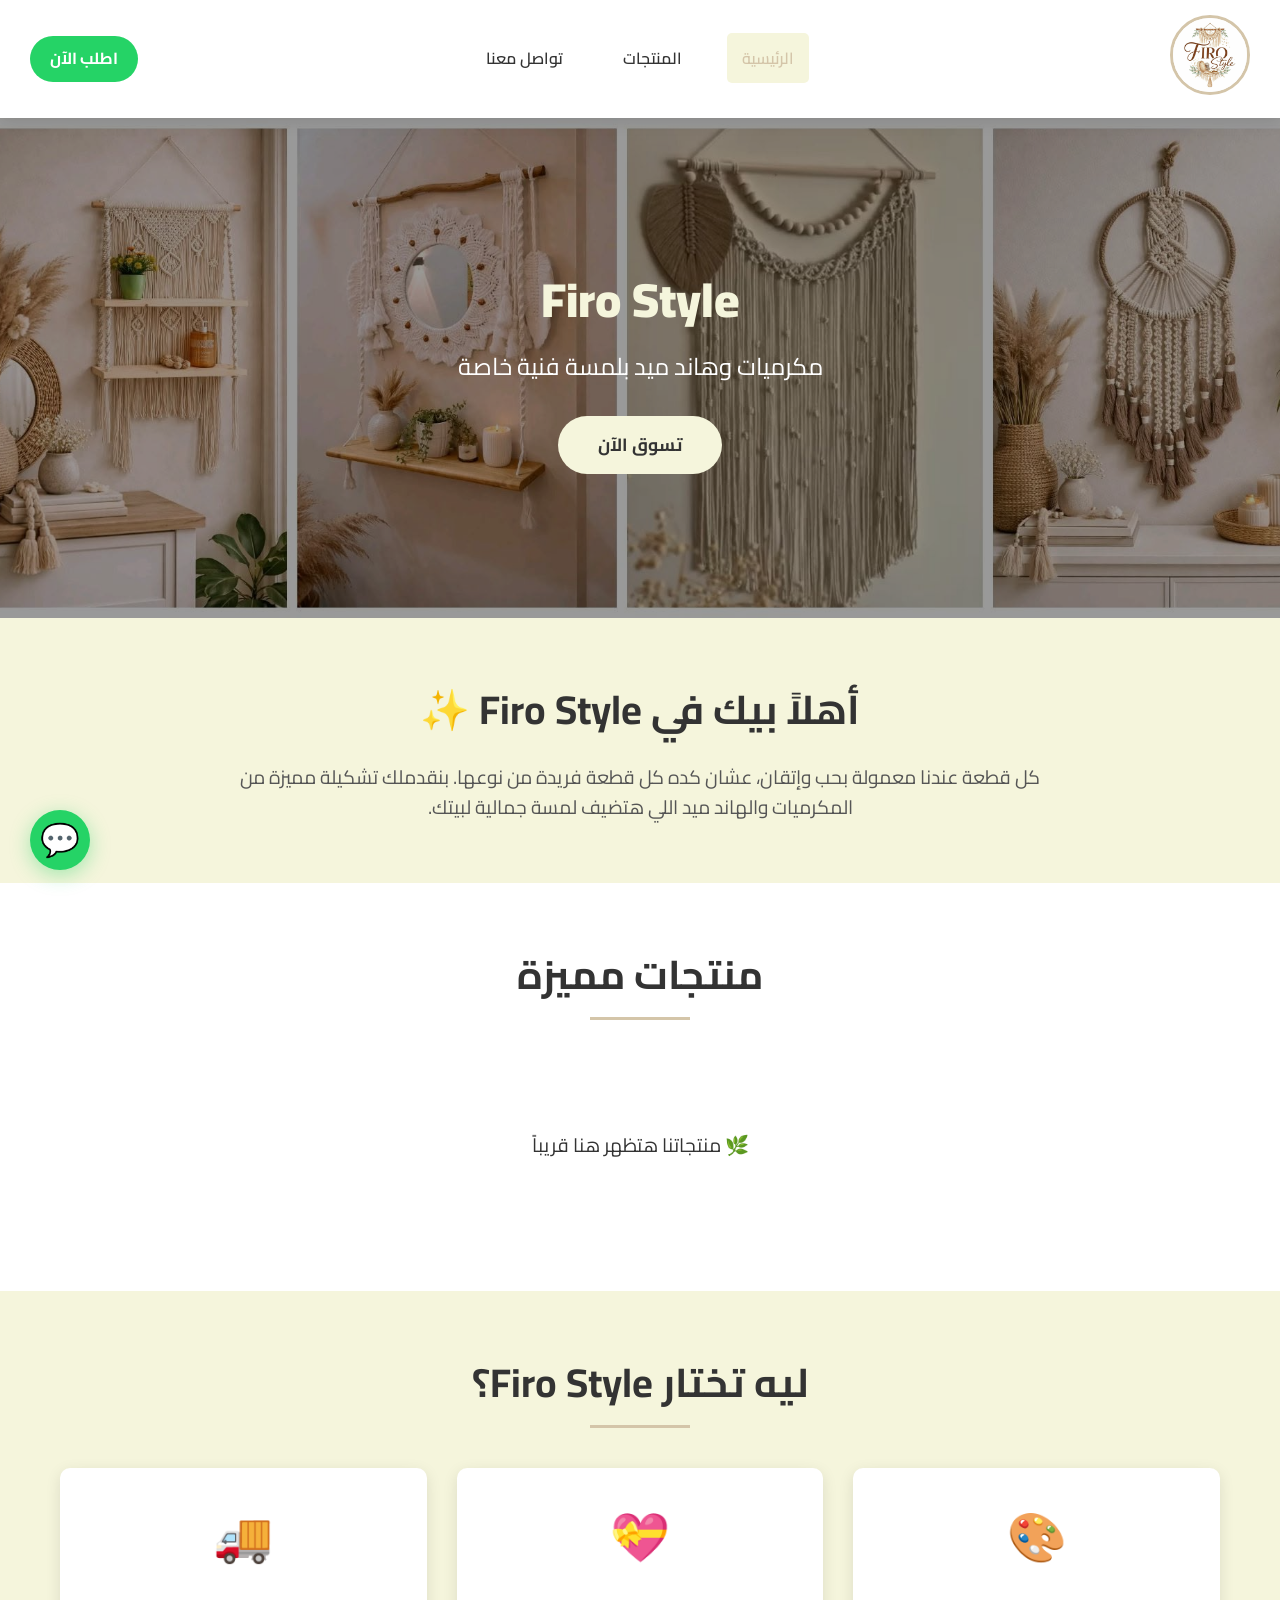
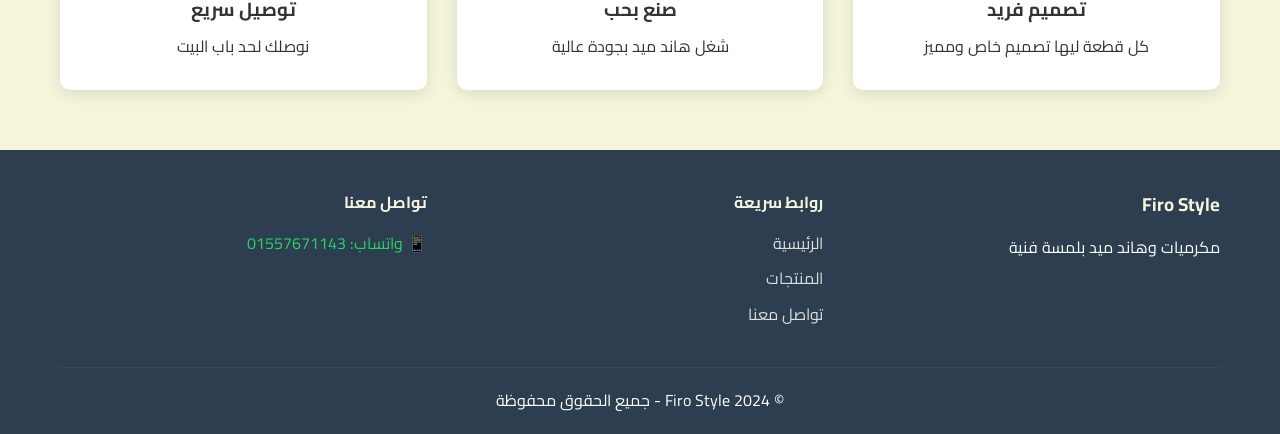
==== index.html @ 08b99145 "Add files via upload" ====
<!DOCTYPE html>
<html lang="ar" dir="rtl">
<head>
    <meta charset="UTF-8">
    <meta name="viewport" content="width=device-width, initial-scale=1.0">
    <title>Firo Style | فيرو ستايل - مكرميات وهاند ميد</title>
    
    <!-- ربط ملفات CSS -->
    <link rel="stylesheet" href="css/style.css">
    <link rel="stylesheet" href="css/responsive.css">
    
    <!-- خط عربي جميل -->
    <link href="https://fonts.googleapis.com/css2?family=Cairo:wght@400;600;700;900&display=swap" rel="stylesheet">
</head>
<body>
    
    <!-- ========== الهيدر ========== -->
    <header class="header">
        <nav class="navbar">
            <!-- اللوجو شمال -->
            <div class="logo-container">
                <img src="images/logo/logo.jpg" alt="Firo Style Logo" class="logo">
            </div>
            
            <!-- روابط القائمة -->
            <ul class="nav-menu">
                <li><a href="index.html" class="active">الرئيسية</a></li>
                <li><a href="products.html">المنتجات</a></li>
                <li><a href="contact.html">تواصل معنا</a></li>
            </ul>
            
            <!-- زر الواتساب -->
            <a href="https://wa.me/201557671143" class="whatsapp-header" target="_blank">
                <span>اطلب الآن</span>
            </a>
        </nav>
    </header>
    
    <!-- ========== البانر الرئيسي ========== -->
    <section class="hero-section">
        <img src="images/banners/banner.jpg" alt="Firo Style Banner" class="hero-banner">
        <div class="hero-overlay">
            <h1>Firo Style</h1>
            <p>مكرميات وهاند ميد بلمسة فنية خاصة</p>
            <a href="products.html" class="btn-primary">تسوق الآن</a>
        </div>
    </section>
    
    <!-- ========== قسم الترحيب ========== -->
    <section class="welcome-section">
        <div class="container">
            <h2>أهلاً بيك في Firo Style ✨</h2>
            <p>
                كل قطعة عندنا معمولة بحب وإتقان، عشان كده كل قطعة فريدة من نوعها.
                بنقدملك تشكيلة مميزة من المكرميات والهاند ميد اللي هتضيف لمسة جمالية لبيتك.
            </p>
        </div>
    </section>
    
    <!-- ========== قسم المنتجات المميزة ========== -->
    <section class="featured-products">
        <div class="container">
            <h2 class="section-title">منتجات مميزة</h2>
            <div class="products-grid" id="featuredProducts">
                <!-- المنتجات هتظهر هنا تلقائياً -->
            </div>
        </div>
    </section>
    
    <!-- ========== قسم لماذا نحن ========== -->
    <section class="why-us">
        <div class="container">
            <h2 class="section-title">ليه تختار Firo Style؟</h2>
            <div class="features-grid">
                <div class="feature-card">
                    <span class="feature-icon">🎨</span>
                    <h3>تصميم فريد</h3>
                    <p>كل قطعة ليها تصميم خاص ومميز</p>
                </div>
                <div class="feature-card">
                    <span class="feature-icon">💝</span>
                    <h3>صنع بحب</h3>
                    <p>شغل هاند ميد بجودة عالية</p>
                </div>
                <div class="feature-card">
                    <span class="feature-icon">🚚</span>
                    <h3>توصيل سريع</h3>
                    <p>نوصلك لحد باب البيت</p>
                </div>
            </div>
        </div>
    </section>
    
    <!-- ========== الفوتر ========== -->
    <footer class="footer">
        <div class="container">
            <div class="footer-content">
                <div class="footer-info">
                    <h3>Firo Style</h3>
                    <p>مكرميات وهاند ميد بلمسة فنية</p>
                </div>
                <div class="footer-links">
                    <h4>روابط سريعة</h4>
                    <ul>
                        <li><a href="index.html">الرئيسية</a></li>
                        <li><a href="products.html">المنتجات</a></li>
                        <li><a href="contact.html">تواصل معنا</a></li>
                    </ul>
                </div>
                <div class="footer-contact">
                    <h4>تواصل معنا</h4>
                    <a href="https://wa.me/201557671143" class="whatsapp-link" target="_blank">
                        <span>📱 واتساب: 01557671143</span>
                    </a>
                </div>
            </div>
            <div class="footer-bottom">
                <p>© 2024 Firo Style - جميع الحقوق محفوظة</p>
            </div>
        </div>
    </footer>
    
    <!-- زر واتساب عائم -->
    <a href="https://wa.me/201557671143" class="floating-whatsapp" target="_blank">
        <span>💬</span>
    </a>
    
    <!-- ربط ملفات JavaScript -->
    <script src="js/storage.js"></script>
    <script src="js/main.js"></script>
</body>
</html>
---- css/style.css ----
/* ========== المتغيرات العامة ========== */
:root {
    --primary-color: #F5F5DC;      /* بيج */
    --secondary-color: #FFFFFF;     /* أبيض */
    --accent-color: #D4C5A9;       /* بيج غامق */
    --text-color: #333333;         /* رمادي غامق */
    --hover-color: #E8DCC8;        /* بيج فاتح */
    --shadow: 0 4px 15px rgba(0,0,0,0.1);
    --border-radius: 10px;
    --transition: all 0.3s ease;
}

/* ========== إعادة ضبط عامة ========== */
* {
    margin: 0;
    padding: 0;
    box-sizing: border-box;
}

body {
    font-family: 'Cairo', sans-serif;
    background-color: var(--secondary-color);
    color: var(--text-color);
    line-height: 1.6;
}

.container {
    max-width: 1200px;
    margin: 0 auto;
    padding: 0 20px;
}

/* ========== الهيدر ========== */
.header {
    background-color: var(--secondary-color);
    box-shadow: var(--shadow);
    position: sticky;
    top: 0;
    z-index: 1000;
}

.navbar {
    display: flex;
    justify-content: space-between;
    align-items: center;
    padding: 15px 30px;
    max-width: 1400px;
    margin: 0 auto;
}

.logo-container {
    flex: 1;
}

.logo {
    width: 80px;
    height: 80px;
    border-radius: 50%;
    object-fit: cover;
    border: 3px solid var(--accent-color);
    transition: var(--transition);
}

.logo:hover {
    transform: scale(1.05);
    box-shadow: 0 0 20px rgba(212, 197, 169, 0.5);
}

/* ========== القائمة ========== */
.nav-menu {
    display: flex;
    list-style: none;
    gap: 30px;
    flex: 2;
    justify-content: center;
}

.nav-menu a {
    text-decoration: none;
    color: var(--text-color);
    font-weight: 600;
    font-size: 16px;
    padding: 10px 15px;
    border-radius: 5px;
    transition: var(--transition);
}

.nav-menu a:hover,
.nav-menu a.active {
    background-color: var(--primary-color);
    color: var(--accent-color);
}

/* ========== زر الواتساب في الهيدر ========== */
.whatsapp-header {
    flex: 1;
    text-align: left;
}

.whatsapp-header span {
    background-color: #25D366;
    color: white;
    padding: 10px 20px;
    border-radius: 25px;
    font-weight: 700;
    transition: var(--transition);
    display: inline-block;
}

.whatsapp-header span:hover {
    background-color: #1ea852;
    transform: translateY(-2px);
    box-shadow: 0 5px 15px rgba(37, 211, 102, 0.3);
}

/* ========== الهيرو سيكشن ========== */
.hero-section {
    position: relative;
    height: 500px;
    overflow: hidden;
}

.hero-banner {
    width: 100%;
    height: 100%;
    object-fit: cover;
}

.hero-overlay {
    position: absolute;
    top: 0;
    left: 0;
    width: 100%;
    height: 100%;
    background: rgba(0, 0, 0, 0.4);
    display: flex;
    flex-direction: column;
    justify-content: center;
    align-items: center;
    color: white;
    text-align: center;
}

.hero-overlay h1 {
    font-size: 3em;
    font-weight: 900;
    margin-bottom: 10px;
    color: var(--primary-color);
}

.hero-overlay p {
    font-size: 1.5em;
    margin-bottom: 30px;
}

.btn-primary {
    background-color: var(--primary-color);
    color: var(--text-color);
    padding: 15px 40px;
    border-radius: 30px;
    text-decoration: none;
    font-weight: 700;
    font-size: 1.1em;
    transition: var(--transition);
}

.btn-primary:hover {
    background-color: var(--accent-color);
    color: white;
    transform: translateY(-3px);
    box-shadow: 0 10px 25px rgba(0,0,0,0.2);
}

/* ========== قسم الترحيب ========== */
.welcome-section {
    padding: 60px 0;
    background-color: var(--primary-color);
    text-align: center;
}

.welcome-section h2 {
    font-size: 2.5em;
    margin-bottom: 20px;
    color: var(--text-color);
}

.welcome-section p {
    font-size: 1.2em;
    max-width: 800px;
    margin: 0 auto;
    color: #555;
}

/* ========== قسم المنتجات المميزة ========== */
.featured-products {
    padding: 60px 0;
    background-color: var(--secondary-color);
}

.section-title {
    text-align: center;
    font-size: 2.5em;
    margin-bottom: 40px;
    position: relative;
}

.section-title::after {
    content: '';
    display: block;
    width: 100px;
    height: 3px;
    background-color: var(--accent-color);
    margin: 10px auto;
}

.products-grid {
    display: grid;
    grid-template-columns: repeat(auto-fill, minmax(280px, 1fr));
    gap: 30px;
    padding: 20px 0;
}

/* ========== كروت المنتجات ========== */
.product-card {
    background-color: white;
    border-radius: var(--border-radius);
    box-shadow: var(--shadow);
    overflow: hidden;
    transition: var(--transition);
    border: 1px solid #f0f0f0;
}

.product-card:hover {
    transform: translateY(-10px);
    box-shadow: 0 15px 30px rgba(0,0,0,0.15);
}

.product-image {
    width: 100%;
    height: 250px;
    object-fit: cover;
}

.product-info {
    padding: 20px;
}

.product-title {
    font-size: 1.2em;
    font-weight: 700;
    margin-bottom: 10px;
}

.product-price {
    color: #e67e22;
    font-size: 1.3em;
    font-weight: 900;
    margin-bottom: 15px;
}

.product-btn {
    background-color: var(--primary-color);
    color: var(--text-color);
    padding: 10px 20px;
    border: none;
    border-radius: 5px;
    cursor: pointer;
    font-weight: 600;
    transition: var(--transition);
    width: 100%;
    font-family: 'Cairo', sans-serif;
}

.product-btn:hover {
    background-color: var(--accent-color);
    color: white;
}

/* ========== قسم لماذا نحن ========== */
.why-us {
    padding: 60px 0;
    background-color: var(--primary-color);
}

.features-grid {
    display: grid;
    grid-template-columns: repeat(auto-fit, minmax(250px, 1fr));
    gap: 30px;
}

.feature-card {
    background-color: white;
    padding: 30px;
    border-radius: var(--border-radius);
    text-align: center;
    box-shadow: var(--shadow);
    transition: var(--transition);
}

.feature-card:hover {
    transform: translateY(-5px);
    box-shadow: 0 10px 25px rgba(0,0,0,0.1);
}

.feature-icon {
    font-size: 3em;
    margin-bottom: 20px;
    display: block;
}

.feature-card h3 {
    margin-bottom: 10px;
    color: var(--text-color);
}

/* ========== الفوتر ========== */
.footer {
    background-color: #2c3e50;
    color: white;
    padding: 40px 0 20px;
}

.footer-content {
    display: grid;
    grid-template-columns: repeat(auto-fit, minmax(250px, 1fr));
    gap: 30px;
    margin-bottom: 30px;
}

.footer h3 {
    color: var(--primary-color);
    margin-bottom: 15px;
}

.footer h4 {
    color: var(--primary-color);
    margin-bottom: 15px;
}

.footer ul {
    list-style: none;
}

.footer ul li {
    margin-bottom: 10px;
}

.footer a {
    color: #ddd;
    text-decoration: none;
    transition: var(--transition);
}

.footer a:hover {
    color: var(--primary-color);
}

.whatsapp-link {
    color: #25D366 !important;
}

.footer-bottom {
    text-align: center;
    padding-top: 20px;
    border-top: 1px solid #444;
}

/* ========== زر الواتساب العائم ========== */
.floating-whatsapp {
    position: fixed;
    bottom: 30px;
    left: 30px;
    width: 60px;
    height: 60px;
    background-color: #25D366;
    border-radius: 50%;
    display: flex;
    align-items: center;
    justify-content: center;
    font-size: 2em;
    text-decoration: none;
    box-shadow: 0 5px 20px rgba(37, 211, 102, 0.4);
    transition: var(--transition);
    z-index: 999;
    animation: pulse 2s infinite;
}

.floating-whatsapp:hover {
    transform: scale(1.1);
    box-shadow: 0 8px 25px rgba(37, 211, 102, 0.6);
}

@keyframes pulse {
    0% {
        box-shadow: 0 0 0 0 rgba(37, 211, 102, 0.7);
    }
    70% {
        box-shadow: 0 0 0 15px rgba(37, 211, 102, 0);
    }
    100% {
        box-shadow: 0 0 0 0 rgba(37, 211, 102, 0);
    }
}
---- css/responsive.css ----
/* ========== تنسيقات الموبايل ========== */
@media (max-width: 768px) {
    .navbar {
        flex-direction: column;
        padding: 10px;
        gap: 15px;
    }
    
    .logo-container,
    .whatsapp-header {
        text-align: center;
    }
    
    .nav-menu {
        gap: 15px;
        flex-wrap: wrap;
        justify-content: center;
    }
    
    .nav-menu a {
        font-size: 14px;
        padding: 8px 10px;
    }
    
    .hero-section {
        height: 300px;
    }
    
    .hero-overlay h1 {
        font-size: 2em;
    }
    
    .hero-overlay p {
        font-size: 1em;
    }
    
    .products-grid {
        grid-template-columns: repeat(auto-fill, minmax(200px, 1fr));
        gap: 20px;
    }
    
    .footer-content {
        grid-template-columns: 1fr;
        text-align: center;
    }
    
    .floating-whatsapp {
        bottom: 20px;
        left: 20px;
        width: 50px;
        height: 50px;
        font-size: 1.5em;
    }
}

@media (max-width: 480px) {
    .nav-menu {
        flex-direction: column;
        align-items: center;
        gap: 10px;
    }
    
    .products-grid {
        grid-template-columns: 1fr;
    }
    
    .hero-overlay h1 {
        font-size: 1.5em;
    }
    
    .btn-primary {
        padding: 10px 30px;
        font-size: 1em;
    }
}
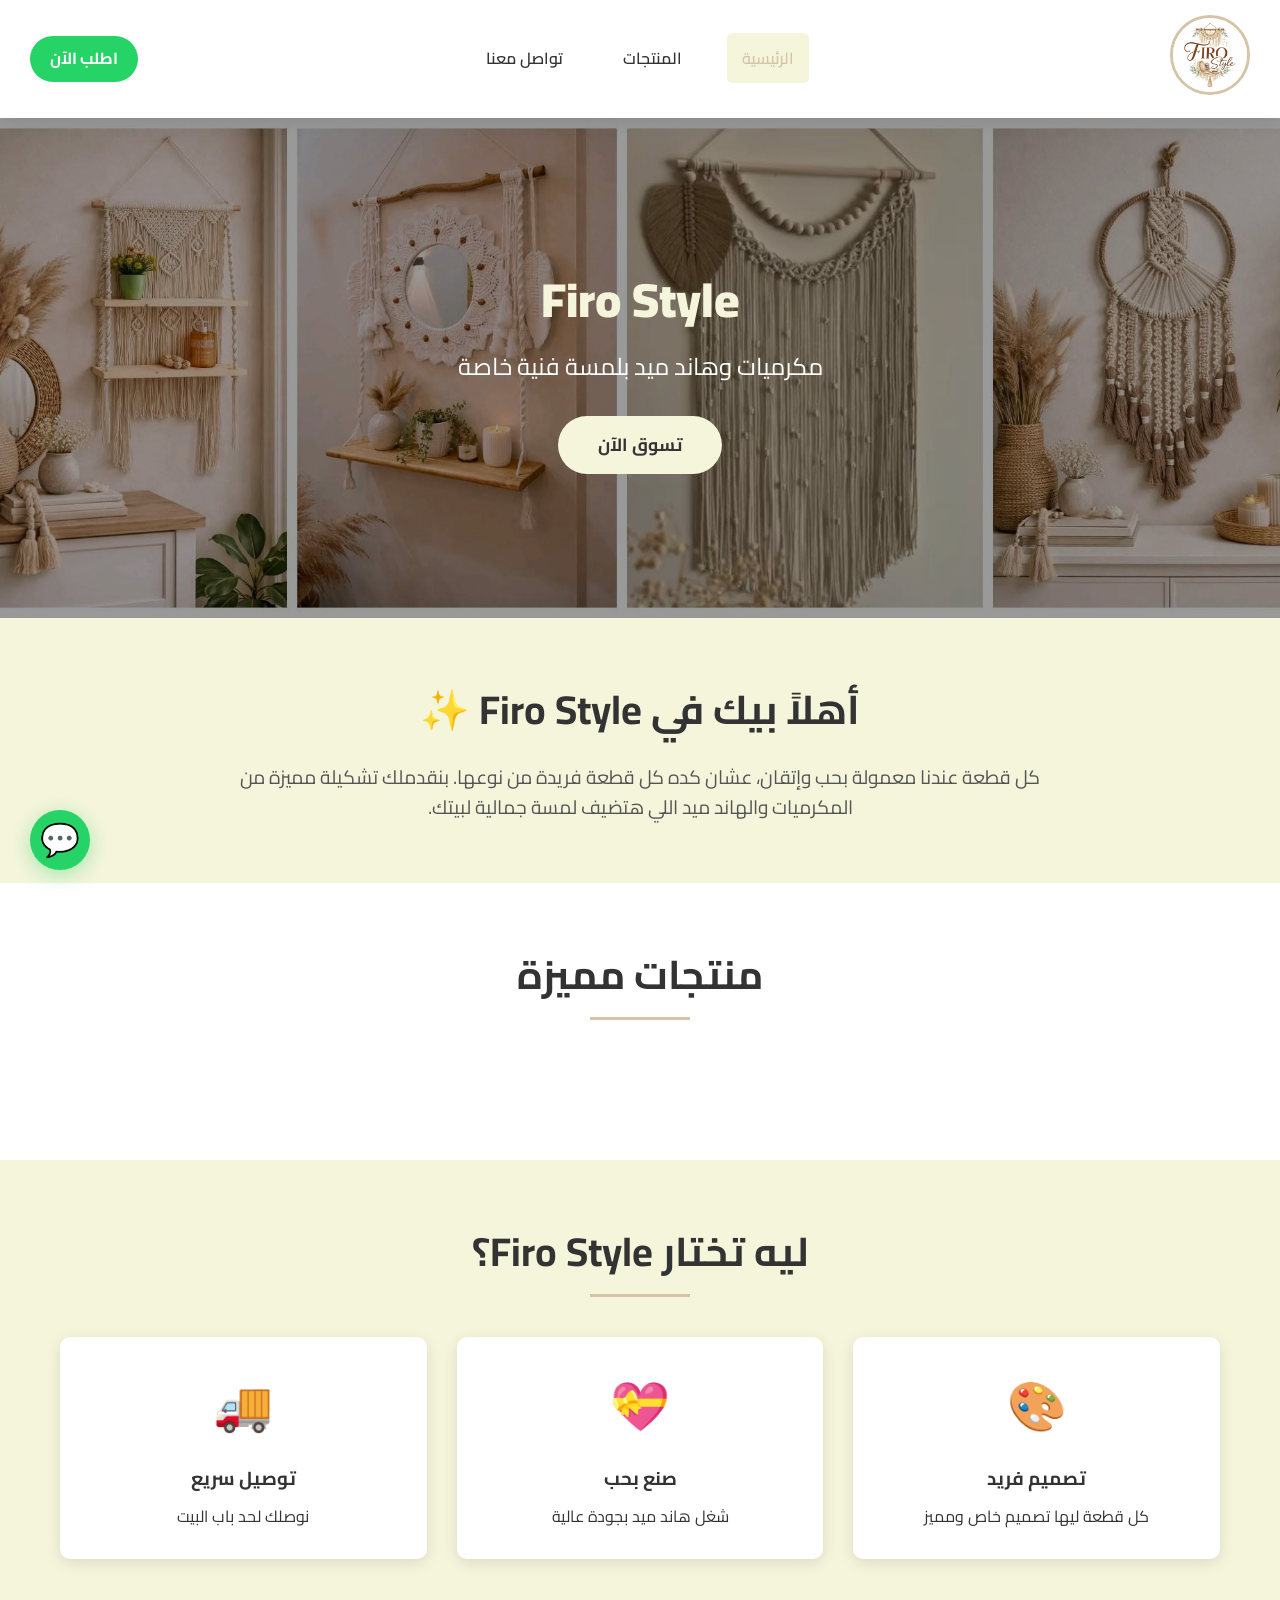
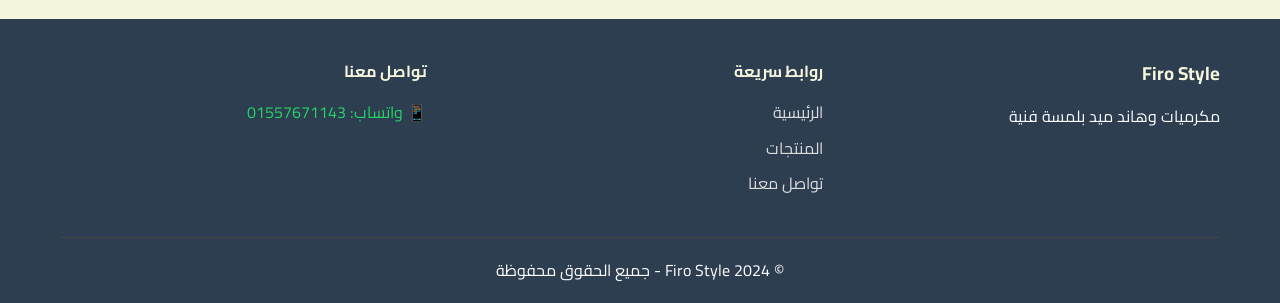
==== commit 6f4fe781: "Add files via upload" ====
--- a/index.html
+++ b/index.html
@@ -126,6 +126,7 @@
     </a>
     
     <!-- ربط ملفات JavaScript -->
+    <script src="js/config.js"></script>
     <script src="js/storage.js"></script>
     <script src="js/main.js"></script>
 </body>
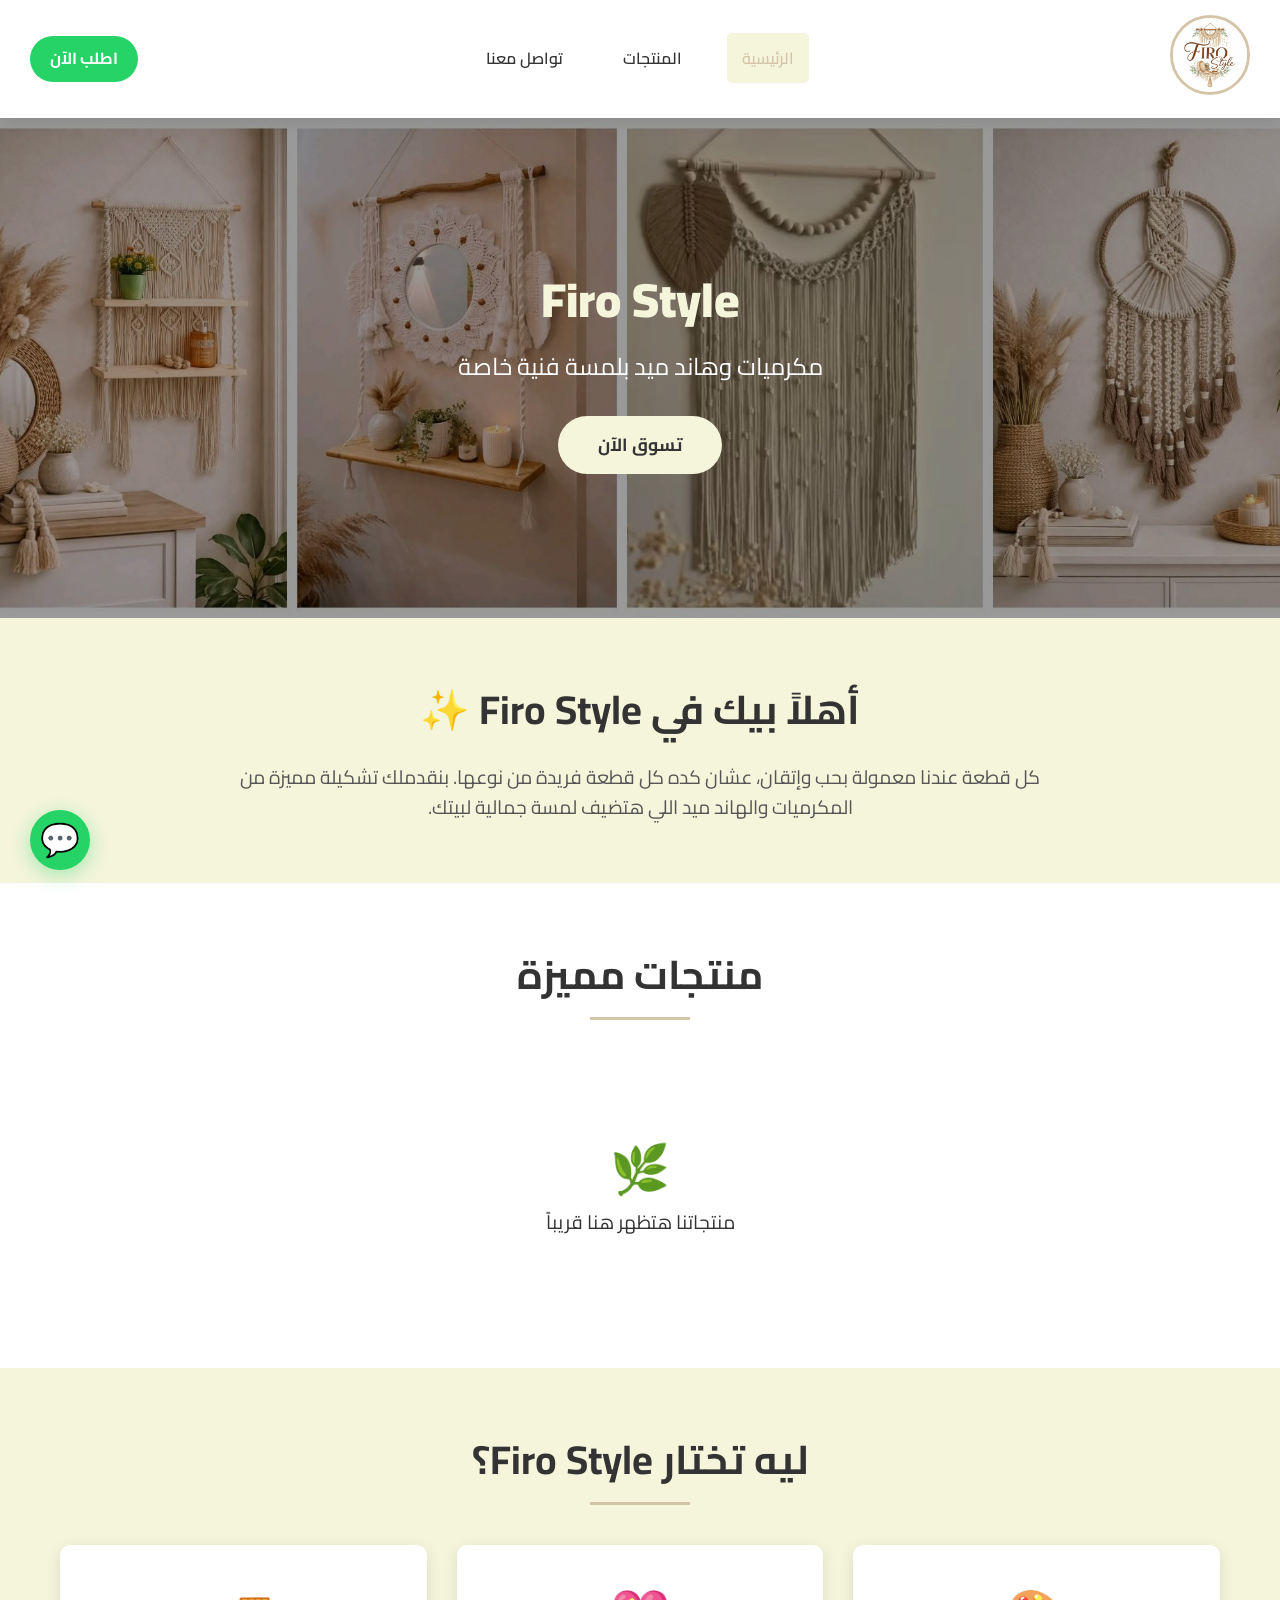
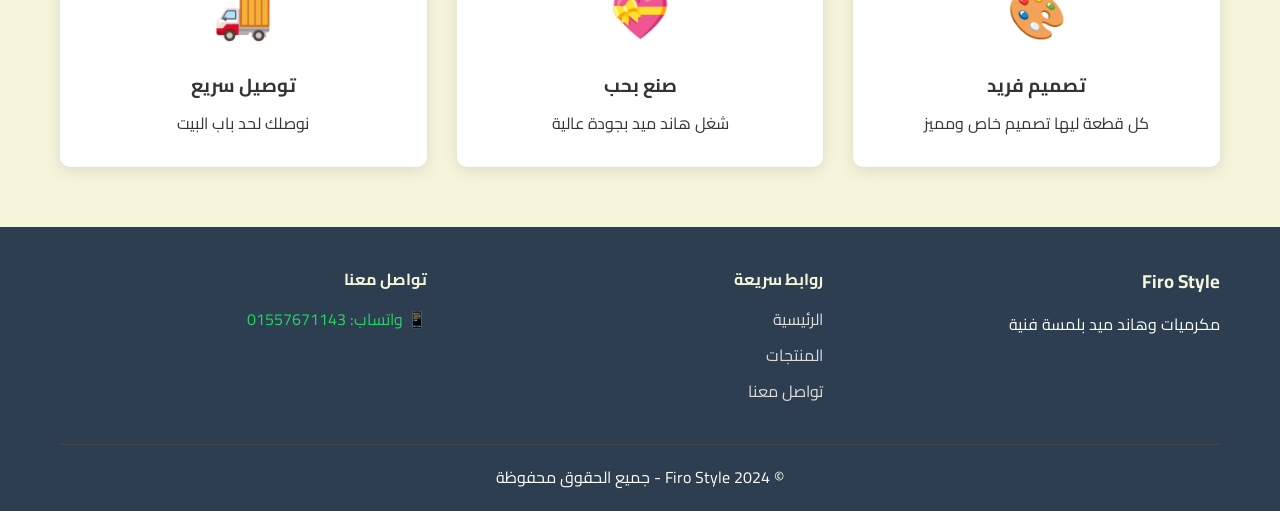
==== commit 5f280dd6: "Fix HTML encoding issues in index.html" ====
--- a/index.html
+++ b/index.html
@@ -130,4 +130,4 @@
     <script src="js/storage.js"></script>
     <script src="js/main.js"></script>
 </body>
-</html>+</html>
